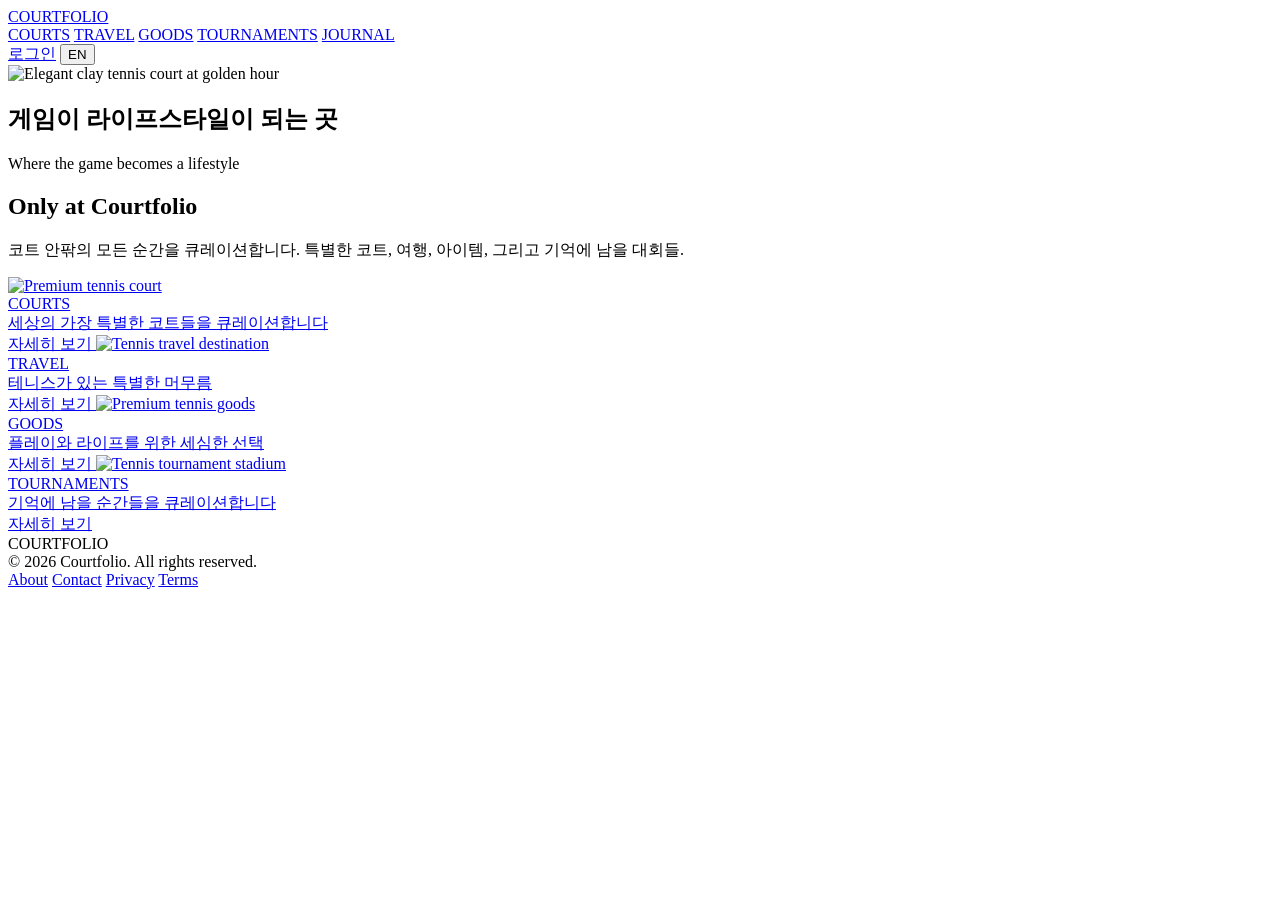
==== index.html @ 8693d3db "Add Courtfolio website: homepage, styles, and core structure" ====
<!DOCTYPE html>
<html lang="ko">
<head>
  <meta charset="UTF-8">
  <meta name="viewport" content="width=device-width, initial-scale=1.0">
  <title>COURTFOLIO — 게임이 라이프스타일이 되는 곳</title>
  <meta name="description" content="테니스 코트, 여행, 굿즈, 대회를 큐레이션하는 프리미엄 콘텐츠 플랫폼">
  <link rel="stylesheet" href="css/style.css">
</head>
<body>
  <!-- Header -->
  <header class="header">
    <div class="header-inner">
      <a href="index.html" class="logo">COURTFOLIO</a>
      <nav class="nav">
        <a href="courts.html">COURTS</a>
        <a href="travel.html">TRAVEL</a>
        <a href="goods.html">GOODS</a>
        <a href="tournaments.html">TOURNAMENTS</a>
        <a href="#">JOURNAL</a>
      </nav>
      <div class="nav-right">
        <a href="#">로그인</a>
        <button class="lang-toggle" id="langToggle">EN</button>
      </div>
    </div>
  </header>

  <!-- Hero -->
  <section class="hero">
    <img 
      class="hero-image" 
      src="https://images.unsplash.com/photo-1554068865-24cecd4e34b8?w=1600&q=80" 
      alt="Elegant clay tennis court at golden hour"
    >
    <div class="hero-overlay">
      <div class="hero-text-box">
        <h1>게임이 라이프스타일이 되는 곳</h1>
        <p>Where the game becomes a lifestyle</p>
      </div>
    </div>
  </section>

  <!-- Only at Courtfolio -->
  <section class="section">
    <div class="section-header">
      <h2>Only at Courtfolio</h2>
      <div class="underline"></div>
      <p>코트 안팎의 모든 순간을 큐레이션합니다. 특별한 코트, 여행, 아이템, 그리고 기억에 남을 대회들.</p>
    </div>

    <div class="cards-grid">
      <!-- COURTS -->
      <a href="courts.html" class="card">
        <img class="card-image" src="https://images.unsplash.com/photo-1622279457486-62dcc4a431d6?w=800&q=80" alt="Premium tennis court">
        <div class="card-title">COURTS</div>
        <div class="card-desc">세상의 가장 특별한 코트들을 큐레이션합니다</div>
        <span class="card-link">자세히 보기</span>
      </a>

      <!-- TRAVEL -->
      <a href="travel.html" class="card">
        <img class="card-image" src="https://images.unsplash.com/photo-1534438327276-8c4b97189c76?w=800&q=80" alt="Tennis travel destination">
        <div class="card-title">TRAVEL</div>
        <div class="card-desc">테니스가 있는 특별한 머무름</div>
        <span class="card-link">자세히 보기</span>
      </a>

      <!-- GOODS -->
      <a href="goods.html" class="card">
        <img class="card-image" src="https://images.unsplash.com/photo-1617083934555-ac7d4a5c3c5e?w=800&q=80" alt="Premium tennis goods">
        <div class="card-title">GOODS</div>
        <div class="card-desc">플레이와 라이프를 위한 세심한 선택</div>
        <span class="card-link">자세히 보기</span>
      </a>

      <!-- TOURNAMENTS -->
      <a href="tournaments.html" class="card">
        <img class="card-image" src="https://images.unsplash.com/photo-1595435742656-5272d0b3fa82?w=800&q=80" alt="Tennis tournament stadium">
        <div class="card-title">TOURNAMENTS</div>
        <div class="card-desc">기억에 남을 순간들을 큐레이션합니다</div>
        <span class="card-link">자세히 보기</span>
      </a>
    </div>
  </section>

  <!-- Footer -->
  <footer class="footer">
    <div class="footer-inner">
      <div>
        <div class="footer-logo">COURTFOLIO</div>
        <div class="footer-copy">© 2026 Courtfolio. All rights reserved.</div>
      </div>
      <div class="footer-links">
        <a href="#">About</a>
        <a href="#">Contact</a>
        <a href="#">Privacy</a>
        <a href="#">Terms</a>
      </div>
    </div>
  </footer>

  <script src="js/main.js"></script>
</body>
</html>
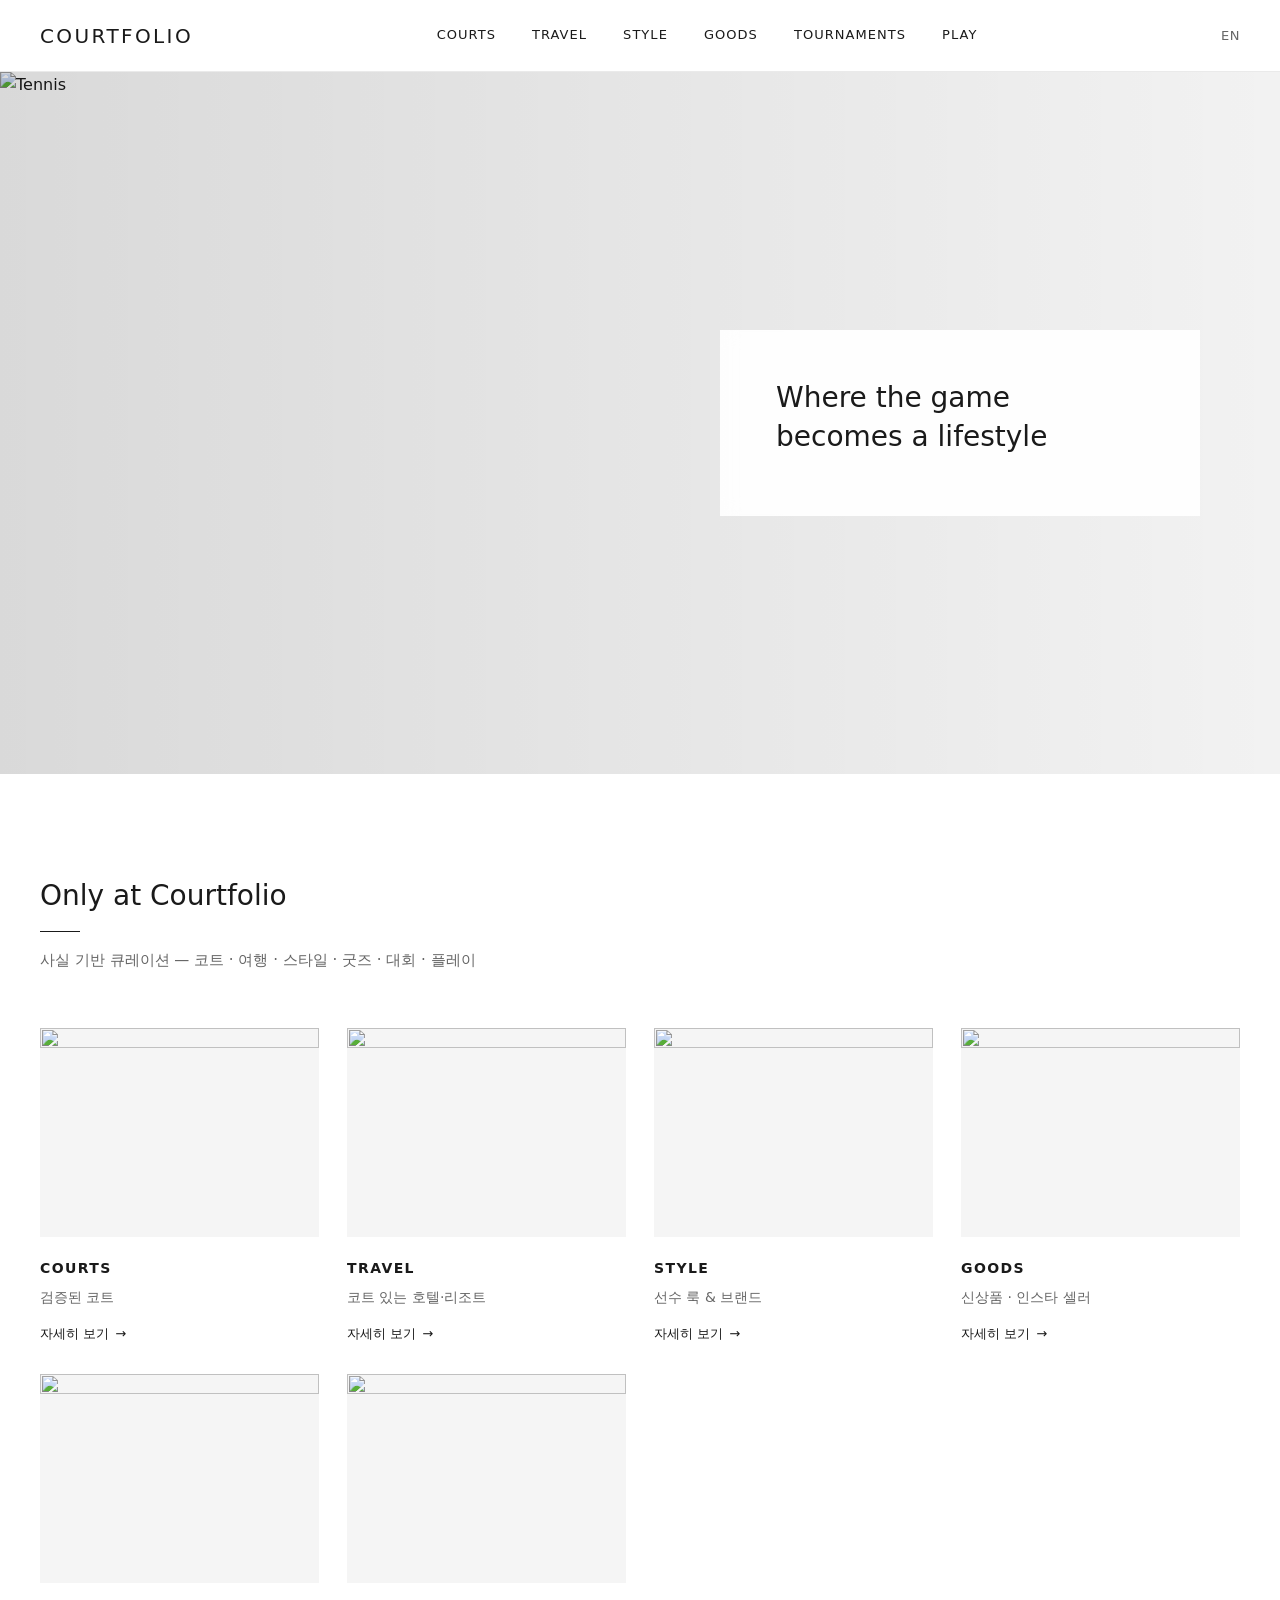
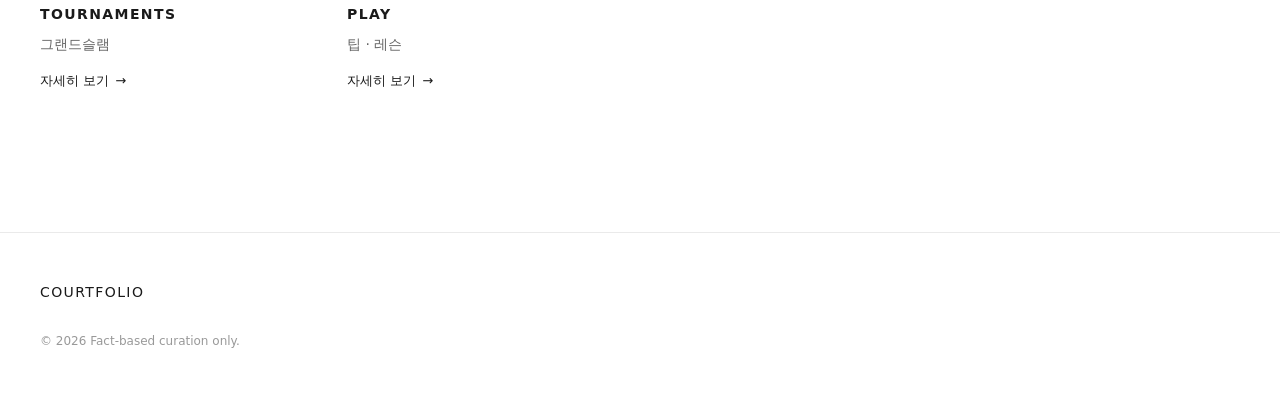
==== commit f32069e8: "Fact-based rebuild: STYLE, PLAY, verified courts/travel, matched content" ====
--- a/index.html
+++ b/index.html
@@ -3,103 +3,40 @@
 <head>
   <meta charset="UTF-8">
   <meta name="viewport" content="width=device-width, initial-scale=1.0">
-  <title>COURTFOLIO — 게임이 라이프스타일이 되는 곳</title>
-  <meta name="description" content="테니스 코트, 여행, 굿즈, 대회를 큐레이션하는 프리미엄 콘텐츠 플랫폼">
+  <title>COURTFOLIO — Where the game becomes a lifestyle</title>
   <link rel="stylesheet" href="css/style.css">
 </head>
 <body>
-  <!-- Header -->
   <header class="header">
     <div class="header-inner">
       <a href="index.html" class="logo">COURTFOLIO</a>
       <nav class="nav">
         <a href="courts.html">COURTS</a>
         <a href="travel.html">TRAVEL</a>
+        <a href="style.html">STYLE</a>
         <a href="goods.html">GOODS</a>
         <a href="tournaments.html">TOURNAMENTS</a>
-        <a href="#">JOURNAL</a>
+        <a href="play.html">PLAY</a>
       </nav>
-      <div class="nav-right">
-        <a href="#">로그인</a>
-        <button class="lang-toggle" id="langToggle">EN</button>
-      </div>
+      <div class="nav-right"><button class="lang-toggle" id="langToggle">EN</button></div>
     </div>
   </header>
-
-  <!-- Hero -->
   <section class="hero">
-    <img 
-      class="hero-image" 
-      src="https://images.unsplash.com/photo-1554068865-24cecd4e34b8?w=1600&q=80" 
-      alt="Elegant clay tennis court at golden hour"
-    >
-    <div class="hero-overlay">
-      <div class="hero-text-box">
-        <h1>게임이 라이프스타일이 되는 곳</h1>
-        <p>Where the game becomes a lifestyle</p>
-      </div>
+    <img class="hero-image" src="https://images.unsplash.com/photo-1554068865-24cecd4e34b8?auto=format&fit=crop&w=1600&q=80" alt="Tennis">
+    <div class="hero-overlay"><div class="hero-text-box"><h1>Where the game becomes a lifestyle</h1></div></div>
+  </section>
+  <section class="section">
+    <div class="section-header"><h2>Only at Courtfolio</h2><div class="underline"></div><p>사실 기반 큐레이션 — 코트 · 여행 · 스타일 · 굿즈 · 대회 · 플레이</p></div>
+    <div class="cards-grid">
+      <a href="courts.html" class="card"><img class="card-image" src="https://images.unsplash.com/photo-1622279457486-62dcc4a431d6?auto=format&fit=crop&w=800&q=80" alt=""><div class="card-title">COURTS</div><div class="card-desc">검증된 코트</div><span class="card-link">자세히 보기</span></a>
+      <a href="travel.html" class="card"><img class="card-image" src="https://images.unsplash.com/photo-1566073771259-6a8506099945?auto=format&fit=crop&w=800&q=80" alt=""><div class="card-title">TRAVEL</div><div class="card-desc">코트 있는 호텔·리조트</div><span class="card-link">자세히 보기</span></a>
+      <a href="style.html" class="card"><img class="card-image" src="https://images.unsplash.com/photo-1595435742656-5272d0b3fa82?auto=format&fit=crop&w=800&q=80" alt=""><div class="card-title">STYLE</div><div class="card-desc">선수 룩 & 브랜드</div><span class="card-link">자세히 보기</span></a>
+      <a href="goods.html" class="card"><img class="card-image" src="https://images.unsplash.com/photo-1556906781-9a412961d28c?auto=format&fit=crop&w=800&q=80" alt=""><div class="card-title">GOODS</div><div class="card-desc">신상품 · 인스타 셀러</div><span class="card-link">자세히 보기</span></a>
+      <a href="tournaments.html" class="card"><img class="card-image" src="https://images.unsplash.com/photo-1534438327276-8c4b97189c76?auto=format&fit=crop&w=800&q=80" alt=""><div class="card-title">TOURNAMENTS</div><div class="card-desc">그랜드슬램</div><span class="card-link">자세히 보기</span></a>
+      <a href="play.html" class="card"><img class="card-image" src="https://images.unsplash.com/photo-1622163642992-385a58b0f4c4?auto=format&fit=crop&w=800&q=80" alt=""><div class="card-title">PLAY</div><div class="card-desc">팁 · 레슨</div><span class="card-link">자세히 보기</span></a>
     </div>
   </section>
-
-  <!-- Only at Courtfolio -->
-  <section class="section">
-    <div class="section-header">
-      <h2>Only at Courtfolio</h2>
-      <div class="underline"></div>
-      <p>코트 안팎의 모든 순간을 큐레이션합니다. 특별한 코트, 여행, 아이템, 그리고 기억에 남을 대회들.</p>
-    </div>
-
-    <div class="cards-grid">
-      <!-- COURTS -->
-      <a href="courts.html" class="card">
-        <img class="card-image" src="https://images.unsplash.com/photo-1622279457486-62dcc4a431d6?w=800&q=80" alt="Premium tennis court">
-        <div class="card-title">COURTS</div>
-        <div class="card-desc">세상의 가장 특별한 코트들을 큐레이션합니다</div>
-        <span class="card-link">자세히 보기</span>
-      </a>
-
-      <!-- TRAVEL -->
-      <a href="travel.html" class="card">
-        <img class="card-image" src="https://images.unsplash.com/photo-1534438327276-8c4b97189c76?w=800&q=80" alt="Tennis travel destination">
-        <div class="card-title">TRAVEL</div>
-        <div class="card-desc">테니스가 있는 특별한 머무름</div>
-        <span class="card-link">자세히 보기</span>
-      </a>
-
-      <!-- GOODS -->
-      <a href="goods.html" class="card">
-        <img class="card-image" src="https://images.unsplash.com/photo-1617083934555-ac7d4a5c3c5e?w=800&q=80" alt="Premium tennis goods">
-        <div class="card-title">GOODS</div>
-        <div class="card-desc">플레이와 라이프를 위한 세심한 선택</div>
-        <span class="card-link">자세히 보기</span>
-      </a>
-
-      <!-- TOURNAMENTS -->
-      <a href="tournaments.html" class="card">
-        <img class="card-image" src="https://images.unsplash.com/photo-1595435742656-5272d0b3fa82?w=800&q=80" alt="Tennis tournament stadium">
-        <div class="card-title">TOURNAMENTS</div>
-        <div class="card-desc">기억에 남을 순간들을 큐레이션합니다</div>
-        <span class="card-link">자세히 보기</span>
-      </a>
-    </div>
-  </section>
-
-  <!-- Footer -->
-  <footer class="footer">
-    <div class="footer-inner">
-      <div>
-        <div class="footer-logo">COURTFOLIO</div>
-        <div class="footer-copy">© 2026 Courtfolio. All rights reserved.</div>
-      </div>
-      <div class="footer-links">
-        <a href="#">About</a>
-        <a href="#">Contact</a>
-        <a href="#">Privacy</a>
-        <a href="#">Terms</a>
-      </div>
-    </div>
-  </footer>
-
+  <footer class="footer"><div class="footer-inner"><div class="footer-logo">COURTFOLIO</div><div class="footer-copy">© 2026 Fact-based curation only.</div></div></footer>
   <script src="js/main.js"></script>
 </body>
 </html>
--- a/css/style.css
+++ b/css/style.css
@@ -0,0 +1,418 @@
+/* Courtfolio - Clean minimal style inspired by Stayfolio */
+/* Font: Pretendard (Korean) + elegant thin sans for English */
+
+@import url("https://cdn.jsdelivr.net/gh/orioncactus/pretendard@v1.3.9/dist/web/static/pretendard.min.css");
+
+:root {
+  --color-bg: #ffffff;
+  --color-text: #1a1a1a;
+  --color-text-light: #666666;
+  --color-border: #eaeaea;
+  --color-accent: #2c2c2c;
+  --font-main: "Pretendard", -apple-system, BlinkMacSystemFont, system-ui, Roboto, "Helvetica Neue", "Segoe UI", "Apple SD Gothic Neo", "Noto Sans KR", "Malgun Gothic", sans-serif;
+  --max-width: 1280px;
+  --nav-height: 72px;
+}
+
+* {
+  margin: 0;
+  padding: 0;
+  box-sizing: border-box;
+}
+
+html {
+  scroll-behavior: smooth;
+}
+
+body {
+  font-family: var(--font-main);
+  background-color: var(--color-bg);
+  color: var(--color-text);
+  line-height: 1.6;
+  font-weight: 400;
+  -webkit-font-smoothing: antialiased;
+}
+
+a {
+  text-decoration: none;
+  color: inherit;
+  transition: opacity 0.2s ease;
+}
+
+a:hover {
+  opacity: 0.7;
+}
+
+img {
+  max-width: 100%;
+  height: auto;
+  display: block;
+}
+
+/* HEADER */
+.header {
+  position: fixed;
+  top: 0;
+  left: 0;
+  right: 0;
+  height: var(--nav-height);
+  background: rgba(255, 255, 255, 0.95);
+  backdrop-filter: blur(12px);
+  border-bottom: 1px solid var(--color-border);
+  z-index: 1000;
+  display: flex;
+  align-items: center;
+}
+
+.header-inner {
+  width: 100%;
+  max-width: var(--max-width);
+  margin: 0 auto;
+  padding: 0 40px;
+  display: flex;
+  align-items: center;
+  justify-content: space-between;
+}
+
+.logo {
+  font-size: 20px;
+  font-weight: 500;
+  letter-spacing: 0.12em;
+  text-transform: uppercase;
+}
+
+.nav {
+  display: flex;
+  align-items: center;
+  gap: 36px;
+}
+
+.nav a {
+  font-size: 13px;
+  font-weight: 500;
+  letter-spacing: 0.08em;
+  text-transform: uppercase;
+}
+
+.nav-right {
+  display: flex;
+  align-items: center;
+  gap: 24px;
+}
+
+.nav-right a,
+.lang-toggle {
+  font-size: 13px;
+  font-weight: 400;
+  letter-spacing: 0.04em;
+  color: var(--color-text-light);
+  background: none;
+  border: none;
+  cursor: pointer;
+  font-family: inherit;
+}
+
+/* HERO */
+.hero {
+  margin-top: var(--nav-height);
+  position: relative;
+  height: 78vh;
+  min-height: 520px;
+  overflow: hidden;
+}
+
+.hero-image {
+  width: 100%;
+  height: 100%;
+  object-fit: cover;
+}
+
+.hero-overlay {
+  position: absolute;
+  top: 0;
+  left: 0;
+  right: 0;
+  bottom: 0;
+  background: linear-gradient(to right, rgba(0,0,0,0.15), rgba(0,0,0,0.05));
+  display: flex;
+  align-items: center;
+  justify-content: flex-end;
+  padding: 0 80px;
+}
+
+.hero-text-box {
+  background: rgba(255, 255, 255, 0.92);
+  backdrop-filter: blur(8px);
+  padding: 48px 56px;
+  max-width: 480px;
+}
+
+.hero-text-box h1 {
+  font-size: 28px;
+  font-weight: 500;
+  line-height: 1.4;
+  margin-bottom: 12px;
+}
+
+.hero-text-box p {
+  font-size: 15px;
+  color: var(--color-text-light);
+}
+
+/* SECTION */
+.section {
+  max-width: var(--max-width);
+  margin: 0 auto;
+  padding: 100px 40px;
+}
+
+.section-header {
+  margin-bottom: 56px;
+}
+
+.section-header h2 {
+  font-size: 28px;
+  font-weight: 500;
+  margin-bottom: 12px;
+}
+
+.section-header .underline {
+  width: 40px;
+  height: 1px;
+  background: var(--color-text);
+  margin-bottom: 16px;
+}
+
+.section-header p {
+  font-size: 15px;
+  color: var(--color-text-light);
+  max-width: 520px;
+}
+
+/* CARDS */
+.cards-grid {
+  display: grid;
+  grid-template-columns: repeat(4, 1fr);
+  gap: 28px;
+}
+
+.card {
+  display: block;
+  transition: transform 0.25s ease;
+}
+
+.card:hover {
+  transform: translateY(-4px);
+}
+
+.card-image {
+  width: 100%;
+  aspect-ratio: 4 / 3;
+  object-fit: cover;
+  background: #f5f5f5;
+  margin-bottom: 20px;
+}
+
+.card-title {
+  font-size: 14px;
+  font-weight: 600;
+  letter-spacing: 0.1em;
+  text-transform: uppercase;
+  margin-bottom: 8px;
+}
+
+.card-desc {
+  font-size: 14px;
+  color: var(--color-text-light);
+  line-height: 1.5;
+  margin-bottom: 12px;
+}
+
+.card-link {
+  font-size: 13px;
+  color: var(--color-text);
+  display: inline-flex;
+  align-items: center;
+  gap: 6px;
+}
+
+.card-link::after {
+  content: "→";
+  transition: transform 0.2s ease;
+}
+
+.card:hover .card-link::after {
+  transform: translateX(4px);
+}
+
+/* PAGE HERO */
+.page-hero {
+  margin-top: var(--nav-height);
+  position: relative;
+  height: 52vh;
+  min-height: 380px;
+  overflow: hidden;
+}
+
+.page-hero-image {
+  width: 100%;
+  height: 100%;
+  object-fit: cover;
+}
+
+.page-hero-content {
+  position: absolute;
+  bottom: 0;
+  left: 0;
+  right: 0;
+  padding: 60px 80px;
+  background: linear-gradient(to top, rgba(0,0,0,0.5), transparent);
+  color: white;
+}
+
+.page-hero-content h1 {
+  font-size: 42px;
+  font-weight: 500;
+  letter-spacing: 0.04em;
+  margin-bottom: 12px;
+}
+
+.page-hero-content p {
+  font-size: 16px;
+  opacity: 0.9;
+  max-width: 480px;
+}
+
+/* LIST GRID */
+.list-grid {
+  display: grid;
+  grid-template-columns: repeat(2, 1fr);
+  gap: 40px;
+}
+
+.list-card {
+  display: flex;
+  flex-direction: column;
+}
+
+.list-card-image {
+  width: 100%;
+  aspect-ratio: 16 / 10;
+  object-fit: cover;
+  margin-bottom: 24px;
+  background: #f5f5f5;
+}
+
+.list-card h3 {
+  font-size: 18px;
+  font-weight: 500;
+  margin-bottom: 8px;
+}
+
+.list-card .location {
+  font-size: 13px;
+  color: var(--color-text-light);
+  margin-bottom: 12px;
+}
+
+.list-card p {
+  font-size: 14px;
+  color: var(--color-text-light);
+  line-height: 1.6;
+  margin-bottom: 16px;
+}
+
+.list-card .btn {
+  font-size: 13px;
+  font-weight: 500;
+  letter-spacing: 0.06em;
+  text-transform: uppercase;
+  border-bottom: 1px solid var(--color-text);
+  padding-bottom: 2px;
+  align-self: flex-start;
+}
+
+/* FOOTER */
+.footer {
+  border-top: 1px solid var(--color-border);
+  padding: 48px 40px;
+  margin-top: 40px;
+}
+
+.footer-inner {
+  max-width: var(--max-width);
+  margin: 0 auto;
+  display: flex;
+  justify-content: space-between;
+  align-items: center;
+  flex-wrap: wrap;
+  gap: 20px;
+}
+
+.footer-logo {
+  font-size: 14px;
+  letter-spacing: 0.1em;
+  font-weight: 500;
+}
+
+.footer-links {
+  display: flex;
+  gap: 28px;
+}
+
+.footer-links a {
+  font-size: 13px;
+  color: var(--color-text-light);
+}
+
+.footer-copy {
+  font-size: 12px;
+  color: #999;
+  width: 100%;
+  margin-top: 8px;
+}
+
+/* RESPONSIVE */
+@media (max-width: 1024px) {
+  .cards-grid {
+    grid-template-columns: repeat(2, 1fr);
+  }
+  .list-grid {
+    grid-template-columns: 1fr;
+  }
+  .hero-overlay {
+    padding: 0 40px;
+    justify-content: center;
+  }
+  .page-hero-content {
+    padding: 40px;
+  }
+}
+
+@media (max-width: 768px) {
+  .header-inner {
+    padding: 0 20px;
+  }
+  .nav {
+    display: none;
+  }
+  .section {
+    padding: 60px 20px;
+  }
+  .cards-grid {
+    grid-template-columns: 1fr;
+    gap: 40px;
+  }
+  .hero {
+    height: 60vh;
+  }
+  .hero-text-box {
+    padding: 32px 28px;
+  }
+  .hero-text-box h1 {
+    font-size: 22px;
+  }
+  .page-hero-content h1 {
+    font-size: 28px;
+  }
+}
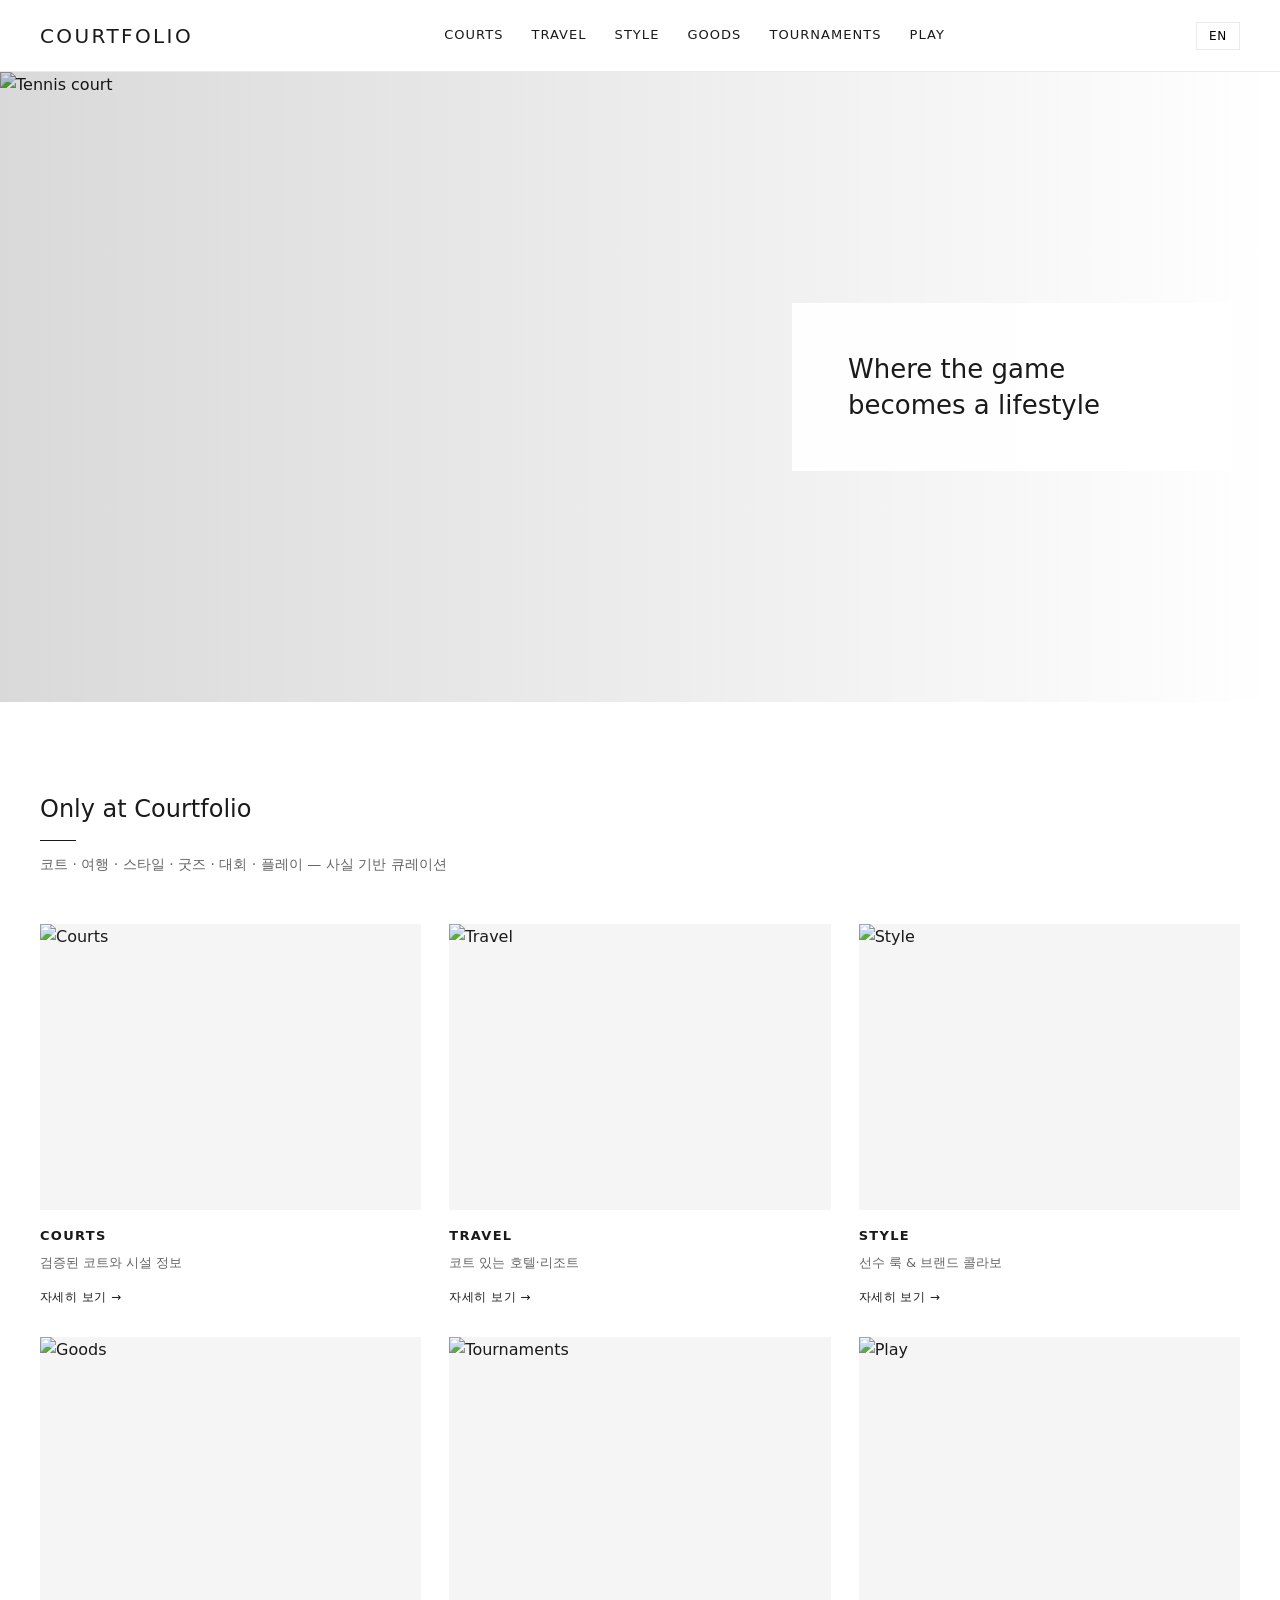
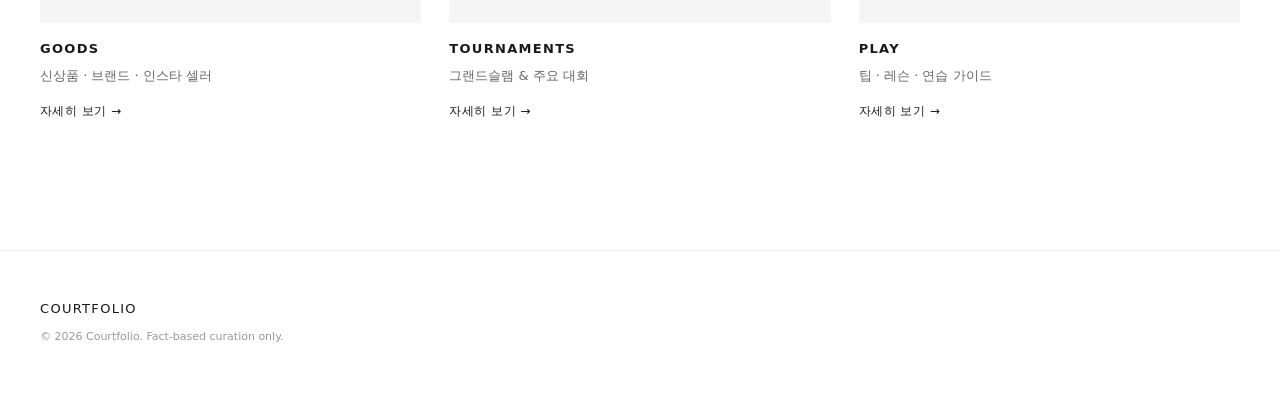
==== commit 907b55d9: "Fix: inline CSS so styles always load (broken layout fix)" ====
--- a/index.html
+++ b/index.html
@@ -4,7 +4,29 @@
   <meta charset="UTF-8">
   <meta name="viewport" content="width=device-width, initial-scale=1.0">
   <title>COURTFOLIO — Where the game becomes a lifestyle</title>
-  <link rel="stylesheet" href="css/style.css">
+  <meta name="description" content="테니스 코트, 여행, 스타일, 굿즈, 대회, 플레이를 큐레이션하는 프리미엄 콘텐츠">
+  <style>
+@import url("https://cdn.jsdelivr.net/gh/orioncactus/pretendard@v1.3.9/dist/web/static/pretendard.min.css");
+:root{--color-bg:#fff;--color-text:#1a1a1a;--color-text-light:#666;--color-border:#eaeaea;--font-main:"Pretendard",-apple-system,BlinkMacSystemFont,system-ui,sans-serif;--max-width:1280px;--nav-height:72px}
+*{margin:0;padding:0;box-sizing:border-box}html{scroll-behavior:smooth}body{font-family:var(--font-main);background:var(--color-bg);color:var(--color-text);line-height:1.6;-webkit-font-smoothing:antialiased}a{text-decoration:none;color:inherit;transition:opacity .2s}a:hover{opacity:.7}img{max-width:100%;height:auto;display:block}
+.header{position:fixed;top:0;left:0;right:0;height:var(--nav-height);background:rgba(255,255,255,.95);backdrop-filter:blur(12px);border-bottom:1px solid var(--color-border);z-index:1000;display:flex;align-items:center}
+.header-inner{width:100%;max-width:var(--max-width);margin:0 auto;padding:0 40px;display:flex;align-items:center;justify-content:space-between;flex-wrap:wrap;gap:12px}
+.logo{font-size:20px;font-weight:500;letter-spacing:.12em;text-transform:uppercase}
+.nav{display:flex;align-items:center;gap:28px;flex-wrap:wrap}.nav a{font-size:13px;font-weight:500;letter-spacing:.08em;text-transform:uppercase}
+.nav-right{display:flex;align-items:center}.lang-toggle{font-size:12px;font-weight:500;letter-spacing:.06em;padding:6px 12px;border:1px solid var(--color-border);background:#fff;cursor:pointer;font-family:inherit}
+.hero{margin-top:var(--nav-height);position:relative;height:70vh;min-height:420px;overflow:hidden}
+.hero-image{width:100%;height:100%;object-fit:cover}.hero-overlay{position:absolute;inset:0;display:flex;align-items:center;justify-content:flex-end;padding:0 48px;background:linear-gradient(to right,rgba(0,0,0,.15),transparent)}
+.hero-text-box{background:rgba(255,255,255,.94);padding:48px 56px;max-width:440px}.hero-text-box h1{font-size:26px;font-weight:500;line-height:1.4}
+.section{max-width:var(--max-width);margin:0 auto;padding:88px 40px}.section-header{margin-bottom:48px}.section-header h2{font-size:24px;font-weight:500;margin-bottom:12px}.section-header .underline{width:36px;height:1px;background:#1a1a1a;margin-bottom:12px}.section-header p{font-size:14px;color:#666}
+.cards-grid{display:grid;grid-template-columns:repeat(3,1fr);gap:28px}
+.card{display:block;transition:transform .25s}.card:hover{transform:translateY(-4px)}
+.card-image{width:100%;aspect-ratio:4/3;object-fit:cover;margin-bottom:16px;background:#f5f5f5}
+.card-title{font-size:13px;font-weight:600;letter-spacing:.1em;text-transform:uppercase;margin-bottom:6px}
+.card-desc{font-size:13px;color:#666;margin-bottom:10px}.card-link{font-size:12px;letter-spacing:.04em}.card-link::after{content:" →"}
+.footer{border-top:1px solid #eaeaea;padding:48px 40px;margin-top:40px}.footer-inner{max-width:var(--max-width);margin:0 auto}.footer-logo{font-size:13px;letter-spacing:.1em;font-weight:500}.footer-copy{font-size:11px;color:#999;margin-top:8px}
+@media(max-width:900px){.cards-grid{grid-template-columns:repeat(2,1fr)}.nav{gap:16px}.hero-overlay{justify-content:center;padding:24px}.hero-text-box{padding:36px 40px}.header-inner{padding:0 20px}.section{padding:64px 20px}}
+@media(max-width:600px){.cards-grid{grid-template-columns:1fr}.hero{height:55vh}.hero-text-box h1{font-size:20px}.nav{gap:12px}.nav a{font-size:11px}}
+  </style>
 </head>
 <body>
   <header class="header">
@@ -18,25 +40,75 @@
         <a href="tournaments.html">TOURNAMENTS</a>
         <a href="play.html">PLAY</a>
       </nav>
-      <div class="nav-right"><button class="lang-toggle" id="langToggle">EN</button></div>
+      <div class="nav-right">
+        <button class="lang-toggle" id="langToggle">EN</button>
+      </div>
     </div>
   </header>
+
   <section class="hero">
-    <img class="hero-image" src="https://images.unsplash.com/photo-1554068865-24cecd4e34b8?auto=format&fit=crop&w=1600&q=80" alt="Tennis">
-    <div class="hero-overlay"><div class="hero-text-box"><h1>Where the game becomes a lifestyle</h1></div></div>
-  </section>
-  <section class="section">
-    <div class="section-header"><h2>Only at Courtfolio</h2><div class="underline"></div><p>사실 기반 큐레이션 — 코트 · 여행 · 스타일 · 굿즈 · 대회 · 플레이</p></div>
-    <div class="cards-grid">
-      <a href="courts.html" class="card"><img class="card-image" src="https://images.unsplash.com/photo-1622279457486-62dcc4a431d6?auto=format&fit=crop&w=800&q=80" alt=""><div class="card-title">COURTS</div><div class="card-desc">검증된 코트</div><span class="card-link">자세히 보기</span></a>
-      <a href="travel.html" class="card"><img class="card-image" src="https://images.unsplash.com/photo-1566073771259-6a8506099945?auto=format&fit=crop&w=800&q=80" alt=""><div class="card-title">TRAVEL</div><div class="card-desc">코트 있는 호텔·리조트</div><span class="card-link">자세히 보기</span></a>
-      <a href="style.html" class="card"><img class="card-image" src="https://images.unsplash.com/photo-1595435742656-5272d0b3fa82?auto=format&fit=crop&w=800&q=80" alt=""><div class="card-title">STYLE</div><div class="card-desc">선수 룩 & 브랜드</div><span class="card-link">자세히 보기</span></a>
-      <a href="goods.html" class="card"><img class="card-image" src="https://images.unsplash.com/photo-1556906781-9a412961d28c?auto=format&fit=crop&w=800&q=80" alt=""><div class="card-title">GOODS</div><div class="card-desc">신상품 · 인스타 셀러</div><span class="card-link">자세히 보기</span></a>
-      <a href="tournaments.html" class="card"><img class="card-image" src="https://images.unsplash.com/photo-1534438327276-8c4b97189c76?auto=format&fit=crop&w=800&q=80" alt=""><div class="card-title">TOURNAMENTS</div><div class="card-desc">그랜드슬램</div><span class="card-link">자세히 보기</span></a>
-      <a href="play.html" class="card"><img class="card-image" src="https://images.unsplash.com/photo-1622163642992-385a58b0f4c4?auto=format&fit=crop&w=800&q=80" alt=""><div class="card-title">PLAY</div><div class="card-desc">팁 · 레슨</div><span class="card-link">자세히 보기</span></a>
+    <img class="hero-image" src="https://images.unsplash.com/photo-1554068865-24cecd4e34b8?auto=format&fit=crop&w=1600&q=80" alt="Tennis court">
+    <div class="hero-overlay">
+      <div class="hero-text-box">
+        <h1>Where the game becomes a lifestyle</h1>
+      </div>
     </div>
   </section>
-  <footer class="footer"><div class="footer-inner"><div class="footer-logo">COURTFOLIO</div><div class="footer-copy">© 2026 Fact-based curation only.</div></div></footer>
-  <script src="js/main.js"></script>
+
+  <section class="section">
+    <div class="section-header">
+      <h2>Only at Courtfolio</h2>
+      <div class="underline"></div>
+      <p>코트 · 여행 · 스타일 · 굿즈 · 대회 · 플레이 — 사실 기반 큐레이션</p>
+    </div>
+    <div class="cards-grid">
+      <a href="courts.html" class="card">
+        <img class="card-image" src="https://images.unsplash.com/photo-1622279457486-62dcc4a431d6?auto=format&fit=crop&w=800&q=80" alt="Courts">
+        <div class="card-title">COURTS</div>
+        <div class="card-desc">검증된 코트와 시설 정보</div>
+        <span class="card-link">자세히 보기</span>
+      </a>
+      <a href="travel.html" class="card">
+        <img class="card-image" src="https://images.unsplash.com/photo-1566073771259-6a8506099945?auto=format&fit=crop&w=800&q=80" alt="Travel">
+        <div class="card-title">TRAVEL</div>
+        <div class="card-desc">코트 있는 호텔·리조트</div>
+        <span class="card-link">자세히 보기</span>
+      </a>
+      <a href="style.html" class="card">
+        <img class="card-image" src="https://images.unsplash.com/photo-1518611012118-696072aa579a?auto=format&fit=crop&w=800&q=80" alt="Style">
+        <div class="card-title">STYLE</div>
+        <div class="card-desc">선수 룩 &amp; 브랜드 콜라보</div>
+        <span class="card-link">자세히 보기</span>
+      </a>
+      <a href="goods.html" class="card">
+        <img class="card-image" src="https://images.unsplash.com/photo-1556906781-9a412961d28c?auto=format&fit=crop&w=800&q=80" alt="Goods">
+        <div class="card-title">GOODS</div>
+        <div class="card-desc">신상품 · 브랜드 · 인스타 셀러</div>
+        <span class="card-link">자세히 보기</span>
+      </a>
+      <a href="tournaments.html" class="card">
+        <img class="card-image" src="https://images.unsplash.com/photo-1534438327276-8c4b97189c76?auto=format&fit=crop&w=800&q=80" alt="Tournaments">
+        <div class="card-title">TOURNAMENTS</div>
+        <div class="card-desc">그랜드슬램 &amp; 주요 대회</div>
+        <span class="card-link">자세히 보기</span>
+      </a>
+      <a href="play.html" class="card">
+        <img class="card-image" src="https://images.unsplash.com/photo-1622163642992-385a58b0f4c4?auto=format&fit=crop&w=800&q=80" alt="Play">
+        <div class="card-title">PLAY</div>
+        <div class="card-desc">팁 · 레슨 · 연습 가이드</div>
+        <span class="card-link">자세히 보기</span>
+      </a>
+    </div>
+  </section>
+
+  <footer class="footer">
+    <div class="footer-inner">
+      <div class="footer-logo">COURTFOLIO</div>
+      <div class="footer-copy">© 2026 Courtfolio. Fact-based curation only.</div>
+    </div>
+  </footer>
+  <script>
+document.addEventListener('DOMContentLoaded',()=>{const t=document.getElementById('langToggle');if(t)t.addEventListener('click',()=>{t.textContent=t.textContent.trim()==='EN'?'KR':'EN'});});
+  </script>
 </body>
 </html>
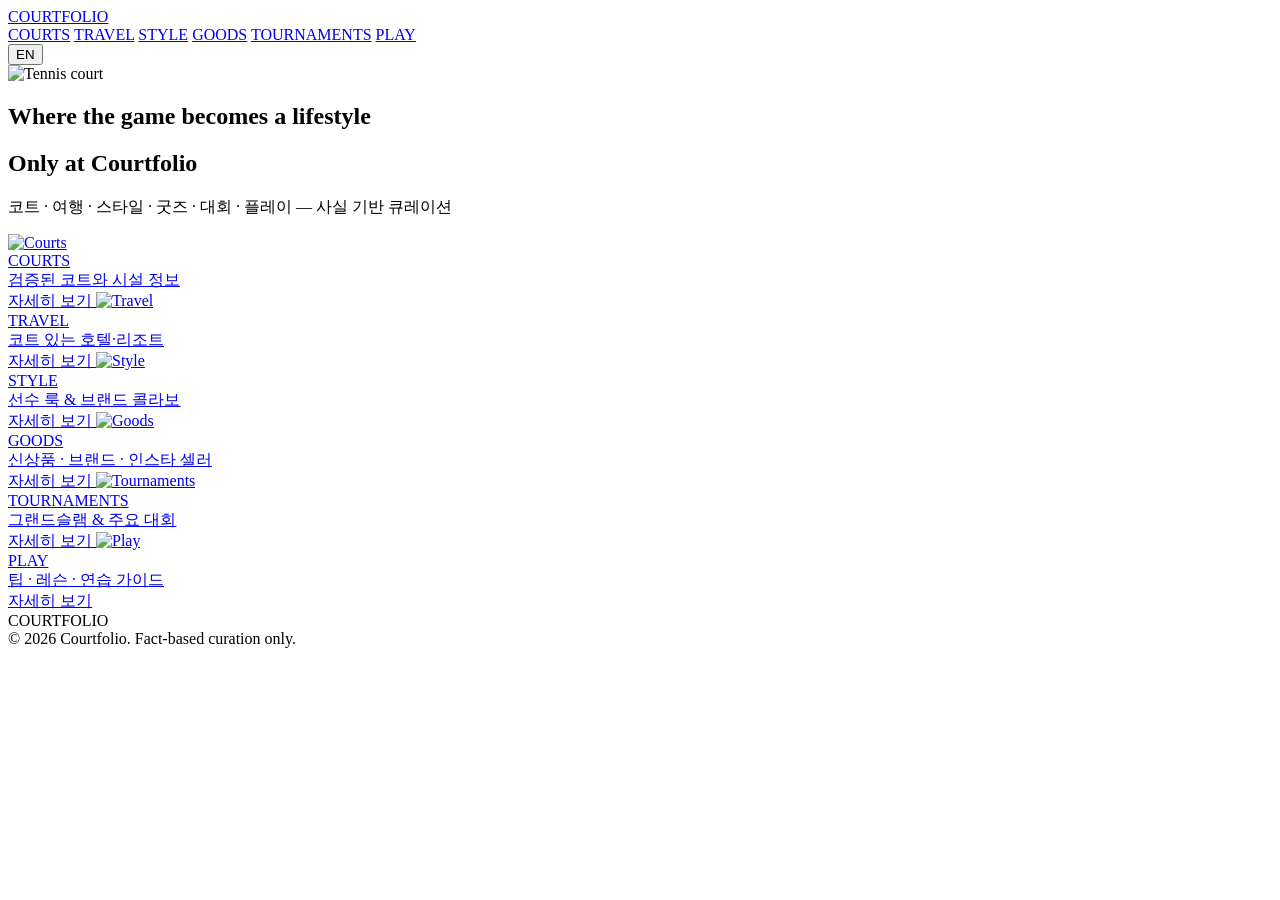
==== commit 0218124a: "Fix: full CSS + homepage with STYLE PLAY nav" ====
--- a/index.html
+++ b/index.html
@@ -5,28 +5,7 @@
   <meta name="viewport" content="width=device-width, initial-scale=1.0">
   <title>COURTFOLIO — Where the game becomes a lifestyle</title>
   <meta name="description" content="테니스 코트, 여행, 스타일, 굿즈, 대회, 플레이를 큐레이션하는 프리미엄 콘텐츠">
-  <style>
-@import url("https://cdn.jsdelivr.net/gh/orioncactus/pretendard@v1.3.9/dist/web/static/pretendard.min.css");
-:root{--color-bg:#fff;--color-text:#1a1a1a;--color-text-light:#666;--color-border:#eaeaea;--font-main:"Pretendard",-apple-system,BlinkMacSystemFont,system-ui,sans-serif;--max-width:1280px;--nav-height:72px}
-*{margin:0;padding:0;box-sizing:border-box}html{scroll-behavior:smooth}body{font-family:var(--font-main);background:var(--color-bg);color:var(--color-text);line-height:1.6;-webkit-font-smoothing:antialiased}a{text-decoration:none;color:inherit;transition:opacity .2s}a:hover{opacity:.7}img{max-width:100%;height:auto;display:block}
-.header{position:fixed;top:0;left:0;right:0;height:var(--nav-height);background:rgba(255,255,255,.95);backdrop-filter:blur(12px);border-bottom:1px solid var(--color-border);z-index:1000;display:flex;align-items:center}
-.header-inner{width:100%;max-width:var(--max-width);margin:0 auto;padding:0 40px;display:flex;align-items:center;justify-content:space-between;flex-wrap:wrap;gap:12px}
-.logo{font-size:20px;font-weight:500;letter-spacing:.12em;text-transform:uppercase}
-.nav{display:flex;align-items:center;gap:28px;flex-wrap:wrap}.nav a{font-size:13px;font-weight:500;letter-spacing:.08em;text-transform:uppercase}
-.nav-right{display:flex;align-items:center}.lang-toggle{font-size:12px;font-weight:500;letter-spacing:.06em;padding:6px 12px;border:1px solid var(--color-border);background:#fff;cursor:pointer;font-family:inherit}
-.hero{margin-top:var(--nav-height);position:relative;height:70vh;min-height:420px;overflow:hidden}
-.hero-image{width:100%;height:100%;object-fit:cover}.hero-overlay{position:absolute;inset:0;display:flex;align-items:center;justify-content:flex-end;padding:0 48px;background:linear-gradient(to right,rgba(0,0,0,.15),transparent)}
-.hero-text-box{background:rgba(255,255,255,.94);padding:48px 56px;max-width:440px}.hero-text-box h1{font-size:26px;font-weight:500;line-height:1.4}
-.section{max-width:var(--max-width);margin:0 auto;padding:88px 40px}.section-header{margin-bottom:48px}.section-header h2{font-size:24px;font-weight:500;margin-bottom:12px}.section-header .underline{width:36px;height:1px;background:#1a1a1a;margin-bottom:12px}.section-header p{font-size:14px;color:#666}
-.cards-grid{display:grid;grid-template-columns:repeat(3,1fr);gap:28px}
-.card{display:block;transition:transform .25s}.card:hover{transform:translateY(-4px)}
-.card-image{width:100%;aspect-ratio:4/3;object-fit:cover;margin-bottom:16px;background:#f5f5f5}
-.card-title{font-size:13px;font-weight:600;letter-spacing:.1em;text-transform:uppercase;margin-bottom:6px}
-.card-desc{font-size:13px;color:#666;margin-bottom:10px}.card-link{font-size:12px;letter-spacing:.04em}.card-link::after{content:" →"}
-.footer{border-top:1px solid #eaeaea;padding:48px 40px;margin-top:40px}.footer-inner{max-width:var(--max-width);margin:0 auto}.footer-logo{font-size:13px;letter-spacing:.1em;font-weight:500}.footer-copy{font-size:11px;color:#999;margin-top:8px}
-@media(max-width:900px){.cards-grid{grid-template-columns:repeat(2,1fr)}.nav{gap:16px}.hero-overlay{justify-content:center;padding:24px}.hero-text-box{padding:36px 40px}.header-inner{padding:0 20px}.section{padding:64px 20px}}
-@media(max-width:600px){.cards-grid{grid-template-columns:1fr}.hero{height:55vh}.hero-text-box h1{font-size:20px}.nav{gap:12px}.nav a{font-size:11px}}
-  </style>
+  <link rel="stylesheet" href="css/style.css">
 </head>
 <body>
   <header class="header">
@@ -107,8 +86,6 @@
       <div class="footer-copy">© 2026 Courtfolio. Fact-based curation only.</div>
     </div>
   </footer>
-  <script>
-document.addEventListener('DOMContentLoaded',()=>{const t=document.getElementById('langToggle');if(t)t.addEventListener('click',()=>{t.textContent=t.textContent.trim()==='EN'?'KR':'EN'});});
-  </script>
+  <script src="js/main.js"></script>
 </body>
 </html>
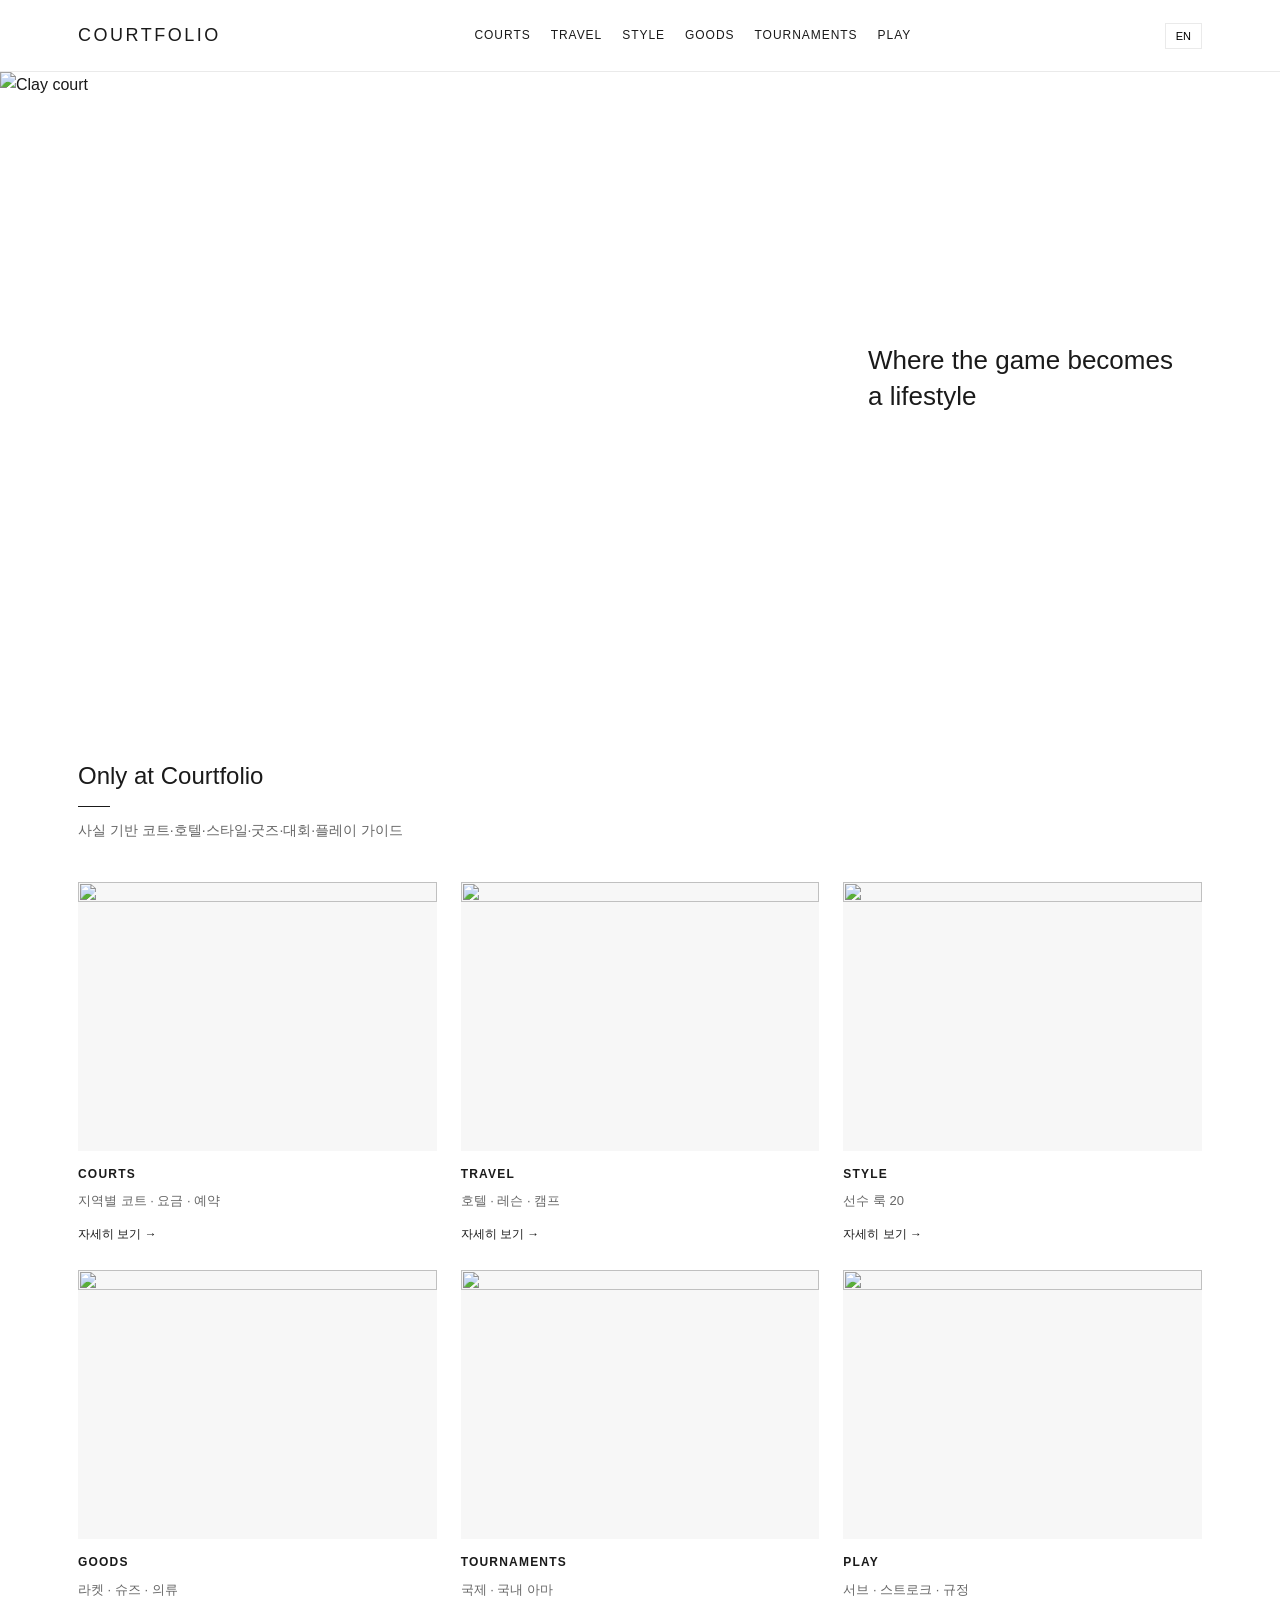
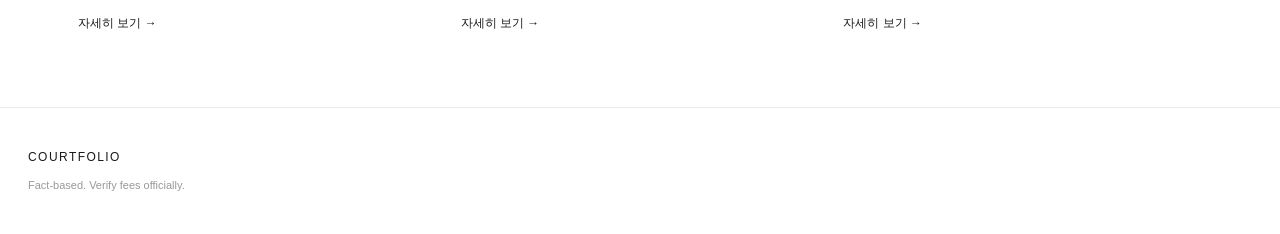
==== commit f6f066e0: "Add index courts travel goods play tournaments pages" ====
--- a/index.html
+++ b/index.html
@@ -1,91 +1,35 @@
 <!DOCTYPE html>
 <html lang="ko">
 <head>
-  <meta charset="UTF-8">
-  <meta name="viewport" content="width=device-width, initial-scale=1.0">
-  <title>COURTFOLIO — Where the game becomes a lifestyle</title>
-  <meta name="description" content="테니스 코트, 여행, 스타일, 굿즈, 대회, 플레이를 큐레이션하는 프리미엄 콘텐츠">
-  <link rel="stylesheet" href="css/style.css">
+<meta charset="UTF-8"><meta name="viewport" content="width=device-width, initial-scale=1.0">
+<title>COURTFOLIO — Where the game becomes a lifestyle</title>
+<link rel="stylesheet" href="css/style.css">
 </head>
 <body>
-  <header class="header">
-    <div class="header-inner">
-      <a href="index.html" class="logo">COURTFOLIO</a>
-      <nav class="nav">
-        <a href="courts.html">COURTS</a>
-        <a href="travel.html">TRAVEL</a>
-        <a href="style.html">STYLE</a>
-        <a href="goods.html">GOODS</a>
-        <a href="tournaments.html">TOURNAMENTS</a>
-        <a href="play.html">PLAY</a>
-      </nav>
-      <div class="nav-right">
-        <button class="lang-toggle" id="langToggle">EN</button>
-      </div>
-    </div>
-  </header>
-
-  <section class="hero">
-    <img class="hero-image" src="https://images.unsplash.com/photo-1554068865-24cecd4e34b8?auto=format&fit=crop&w=1600&q=80" alt="Tennis court">
-    <div class="hero-overlay">
-      <div class="hero-text-box">
-        <h1>Where the game becomes a lifestyle</h1>
-      </div>
-    </div>
-  </section>
-
-  <section class="section">
-    <div class="section-header">
-      <h2>Only at Courtfolio</h2>
-      <div class="underline"></div>
-      <p>코트 · 여행 · 스타일 · 굿즈 · 대회 · 플레이 — 사실 기반 큐레이션</p>
-    </div>
-    <div class="cards-grid">
-      <a href="courts.html" class="card">
-        <img class="card-image" src="https://images.unsplash.com/photo-1622279457486-62dcc4a431d6?auto=format&fit=crop&w=800&q=80" alt="Courts">
-        <div class="card-title">COURTS</div>
-        <div class="card-desc">검증된 코트와 시설 정보</div>
-        <span class="card-link">자세히 보기</span>
-      </a>
-      <a href="travel.html" class="card">
-        <img class="card-image" src="https://images.unsplash.com/photo-1566073771259-6a8506099945?auto=format&fit=crop&w=800&q=80" alt="Travel">
-        <div class="card-title">TRAVEL</div>
-        <div class="card-desc">코트 있는 호텔·리조트</div>
-        <span class="card-link">자세히 보기</span>
-      </a>
-      <a href="style.html" class="card">
-        <img class="card-image" src="https://images.unsplash.com/photo-1518611012118-696072aa579a?auto=format&fit=crop&w=800&q=80" alt="Style">
-        <div class="card-title">STYLE</div>
-        <div class="card-desc">선수 룩 &amp; 브랜드 콜라보</div>
-        <span class="card-link">자세히 보기</span>
-      </a>
-      <a href="goods.html" class="card">
-        <img class="card-image" src="https://images.unsplash.com/photo-1556906781-9a412961d28c?auto=format&fit=crop&w=800&q=80" alt="Goods">
-        <div class="card-title">GOODS</div>
-        <div class="card-desc">신상품 · 브랜드 · 인스타 셀러</div>
-        <span class="card-link">자세히 보기</span>
-      </a>
-      <a href="tournaments.html" class="card">
-        <img class="card-image" src="https://images.unsplash.com/photo-1534438327276-8c4b97189c76?auto=format&fit=crop&w=800&q=80" alt="Tournaments">
-        <div class="card-title">TOURNAMENTS</div>
-        <div class="card-desc">그랜드슬램 &amp; 주요 대회</div>
-        <span class="card-link">자세히 보기</span>
-      </a>
-      <a href="play.html" class="card">
-        <img class="card-image" src="https://images.unsplash.com/photo-1622163642992-385a58b0f4c4?auto=format&fit=crop&w=800&q=80" alt="Play">
-        <div class="card-title">PLAY</div>
-        <div class="card-desc">팁 · 레슨 · 연습 가이드</div>
-        <span class="card-link">자세히 보기</span>
-      </a>
-    </div>
-  </section>
-
-  <footer class="footer">
-    <div class="footer-inner">
-      <div class="footer-logo">COURTFOLIO</div>
-      <div class="footer-copy">© 2026 Courtfolio. Fact-based curation only.</div>
-    </div>
-  </footer>
-  <script src="js/main.js"></script>
-</body>
-</html>+<header class="header"><div class="header-inner">
+<a href="index.html" class="logo">COURTFOLIO</a>
+<nav class="nav">
+<a href="courts.html">COURTS</a><a href="travel.html">TRAVEL</a><a href="style.html">STYLE</a>
+<a href="goods.html">GOODS</a><a href="tournaments.html">TOURNAMENTS</a><a href="play.html">PLAY</a>
+</nav>
+<button class="lang-toggle" id="langToggle">EN</button>
+</div></header>
+<section class="hero">
+<img class="hero-image" src="https://images.unsplash.com/photo-1554068865-24cecd4e34b8?auto=format&fit=crop&w=1600&q=80" alt="Clay court">
+<div class="hero-overlay"><div class="hero-text-box"><h1>Where the game becomes a lifestyle</h1></div></div>
+</section>
+<section class="section">
+<div class="section-header"><h2>Only at Courtfolio</h2><div class="underline"></div>
+<p>사실 기반 코트·호텔·스타일·굿즈·대회·플레이 가이드</p></div>
+<div class="cards-grid">
+<a href="courts.html" class="card"><img class="card-image" src="https://images.unsplash.com/photo-1622279457486-62dcc4a431d6?auto=format&fit=crop&w=800&q=80" alt=""><div class="card-title">COURTS</div><div class="card-desc">지역별 코트 · 요금 · 예약</div><span class="card-link">자세히 보기</span></a>
+<a href="travel.html" class="card"><img class="card-image" src="https://images.unsplash.com/photo-1566073771259-6a8506099945?auto=format&fit=crop&w=800&q=80" alt=""><div class="card-title">TRAVEL</div><div class="card-desc">호텔 · 레슨 · 캠프</div><span class="card-link">자세히 보기</span></a>
+<a href="style.html" class="card"><img class="card-image" src="https://images.unsplash.com/photo-1518611012118-696072aa579a?auto=format&fit=crop&w=800&q=80" alt=""><div class="card-title">STYLE</div><div class="card-desc">선수 룩 20</div><span class="card-link">자세히 보기</span></a>
+<a href="goods.html" class="card"><img class="card-image" src="https://images.unsplash.com/photo-1622163642992-385a58b0f4c4?auto=format&fit=crop&w=800&q=80" alt=""><div class="card-title">GOODS</div><div class="card-desc">라켓 · 슈즈 · 의류</div><span class="card-link">자세히 보기</span></a>
+<a href="tournaments.html" class="card"><img class="card-image" src="https://images.unsplash.com/photo-1534438327276-8c4b97189c76?auto=format&fit=crop&w=800&q=80" alt=""><div class="card-title">TOURNAMENTS</div><div class="card-desc">국제 · 국내 아마</div><span class="card-link">자세히 보기</span></a>
+<a href="play.html" class="card"><img class="card-image" src="https://images.unsplash.com/photo-1595435742656-5272d0b3fa82?auto=format&fit=crop&w=800&q=80" alt=""><div class="card-title">PLAY</div><div class="card-desc">서브 · 스트로크 · 규정</div><span class="card-link">자세히 보기</span></a>
+</div></section>
+<footer class="footer"><div class="footer-inner"><div class="footer-logo">COURTFOLIO</div>
+<div class="footer-copy">Fact-based. Verify fees officially.</div></div></footer>
+<script src="js/main.js"></script>
+</body></html>
--- a/css/style.css
+++ b/css/style.css
@@ -0,0 +1,21 @@
+@import url("https://cdn.jsdelivr.net/gh/orioncactus/pretendard@v1.3.9/dist/web/static/pretendard.min.css");
+:root{--bg:#fff;--text:#1a1a1a;--muted:#666;--line:#eaeaea;--soft:#f7f7f7;--max:1180px;--nav:72px;--font:"Pretendard",-apple-system,sans-serif}
+*{margin:0;padding:0;box-sizing:border-box}body{font-family:var(--font);background:#fff;color:#1a1a1a;line-height:1.65}a{text-decoration:none;color:inherit}a:hover{opacity:.72}img{max-width:100%;display:block}
+.header{position:fixed;top:0;left:0;right:0;height:72px;background:rgba(255,255,255,.96);border-bottom:1px solid #eaeaea;z-index:100;display:flex;align-items:center}
+.header-inner{width:100%;max-width:1180px;margin:0 auto;padding:0 28px;display:flex;align-items:center;justify-content:space-between;flex-wrap:wrap;gap:12px}
+.logo{font-size:18px;font-weight:500;letter-spacing:.14em}.nav{display:flex;gap:20px;flex-wrap:wrap}.nav a{font-size:12px;font-weight:500;letter-spacing:.08em}
+.lang-toggle{font-size:11px;padding:6px 10px;border:1px solid #eaeaea;background:#fff;cursor:pointer;font-family:inherit}
+.hero{margin-top:72px;height:68vh;min-height:400px;position:relative;overflow:hidden}.hero-image{width:100%;height:100%;object-fit:cover}
+.hero-overlay{position:absolute;inset:0;display:flex;align-items:center;justify-content:flex-end;padding:0 40px}.hero-text-box{background:rgba(255,255,255,.94);padding:44px 48px;max-width:420px}.hero-text-box h1{font-size:26px;font-weight:500;line-height:1.4}
+.section{max-width:1180px;margin:0 auto;padding:72px 28px}.section-header{margin-bottom:40px}.section-header h2{font-size:24px;font-weight:500;margin-bottom:10px}.underline{width:32px;height:1px;background:#1a1a1a;margin-bottom:12px}.section-header p{font-size:14px;color:#666}
+.cards-grid{display:grid;grid-template-columns:repeat(3,1fr);gap:24px}.card-image{width:100%;aspect-ratio:4/3;object-fit:cover;margin-bottom:14px;background:#f7f7f7}.card-title{font-size:12px;font-weight:600;letter-spacing:.1em;margin-bottom:6px}.card-desc{font-size:13px;color:#666;margin-bottom:8px}.card-link{font-size:12px}.card-link::after{content:" →"}
+.page-hero{margin-top:72px;height:38vh;min-height:240px;position:relative;overflow:hidden}.page-hero-image{width:100%;height:100%;object-fit:cover}
+.page-hero-content{position:absolute;inset:0;display:flex;flex-direction:column;justify-content:flex-end;padding:36px 28px;background:linear-gradient(transparent 30%,rgba(0,0,0,.5));color:#fff}.page-hero-content h1{font-size:32px;font-weight:500;letter-spacing:.1em;margin-bottom:6px}
+.subnav{display:flex;flex-wrap:wrap;gap:8px;margin-bottom:36px;border-bottom:1px solid #eaeaea;padding-bottom:16px}
+.subnav a{font-size:12px;padding:8px 14px;border:1px solid #eaeaea;border-radius:100px}.subnav .active{background:#1a1a1a;color:#fff;border-color:#1a1a1a}
+.block{margin-bottom:64px}.block h2{font-size:20px;font-weight:500;margin-bottom:8px}.block .lead{font-size:14px;color:#666;margin-bottom:24px}
+.list-grid{display:grid;grid-template-columns:repeat(2,1fr);gap:32px}.list-card-image{width:100%;aspect-ratio:16/10;object-fit:cover;margin-bottom:14px;background:#f7f7f7}.list-card h3{font-size:17px;font-weight:500;margin-bottom:4px}.list-card .location{font-size:12px;color:#666;margin-bottom:8px}.list-card p{font-size:13px;color:#555;margin-bottom:10px}.list-card .meta{font-size:12px;color:#666}.info-table{width:100%;border-collapse:collapse;font-size:13px;margin:16px 0}.info-table th,.info-table td{text-align:left;padding:10px 12px;border-bottom:1px solid #eaeaea;vertical-align:top}.info-table th{color:#666;width:28%;background:#f7f7f7}
+.tip-grid{display:grid;grid-template-columns:repeat(2,1fr);gap:20px}.tip-card{background:#f7f7f7;padding:24px 22px}.tip-card h3{font-size:15px;font-weight:600;margin-bottom:10px}.tip-card p,.tip-card li{font-size:13px;color:#444;line-height:1.65}.tip-card ul{margin-left:18px;margin-top:8px}
+.note,.source{font-size:12px;color:#888;margin-top:12px}.source a{text-decoration:underline}
+.footer{border-top:1px solid #eaeaea;padding:40px 28px}.footer-logo{font-size:12px;letter-spacing:.12em}.footer-copy{font-size:11px;color:#999;margin-top:8px}
+@media(max-width:900px){.cards-grid,.list-grid,.tip-grid{grid-template-columns:1fr}.section{padding:48px 20px}}
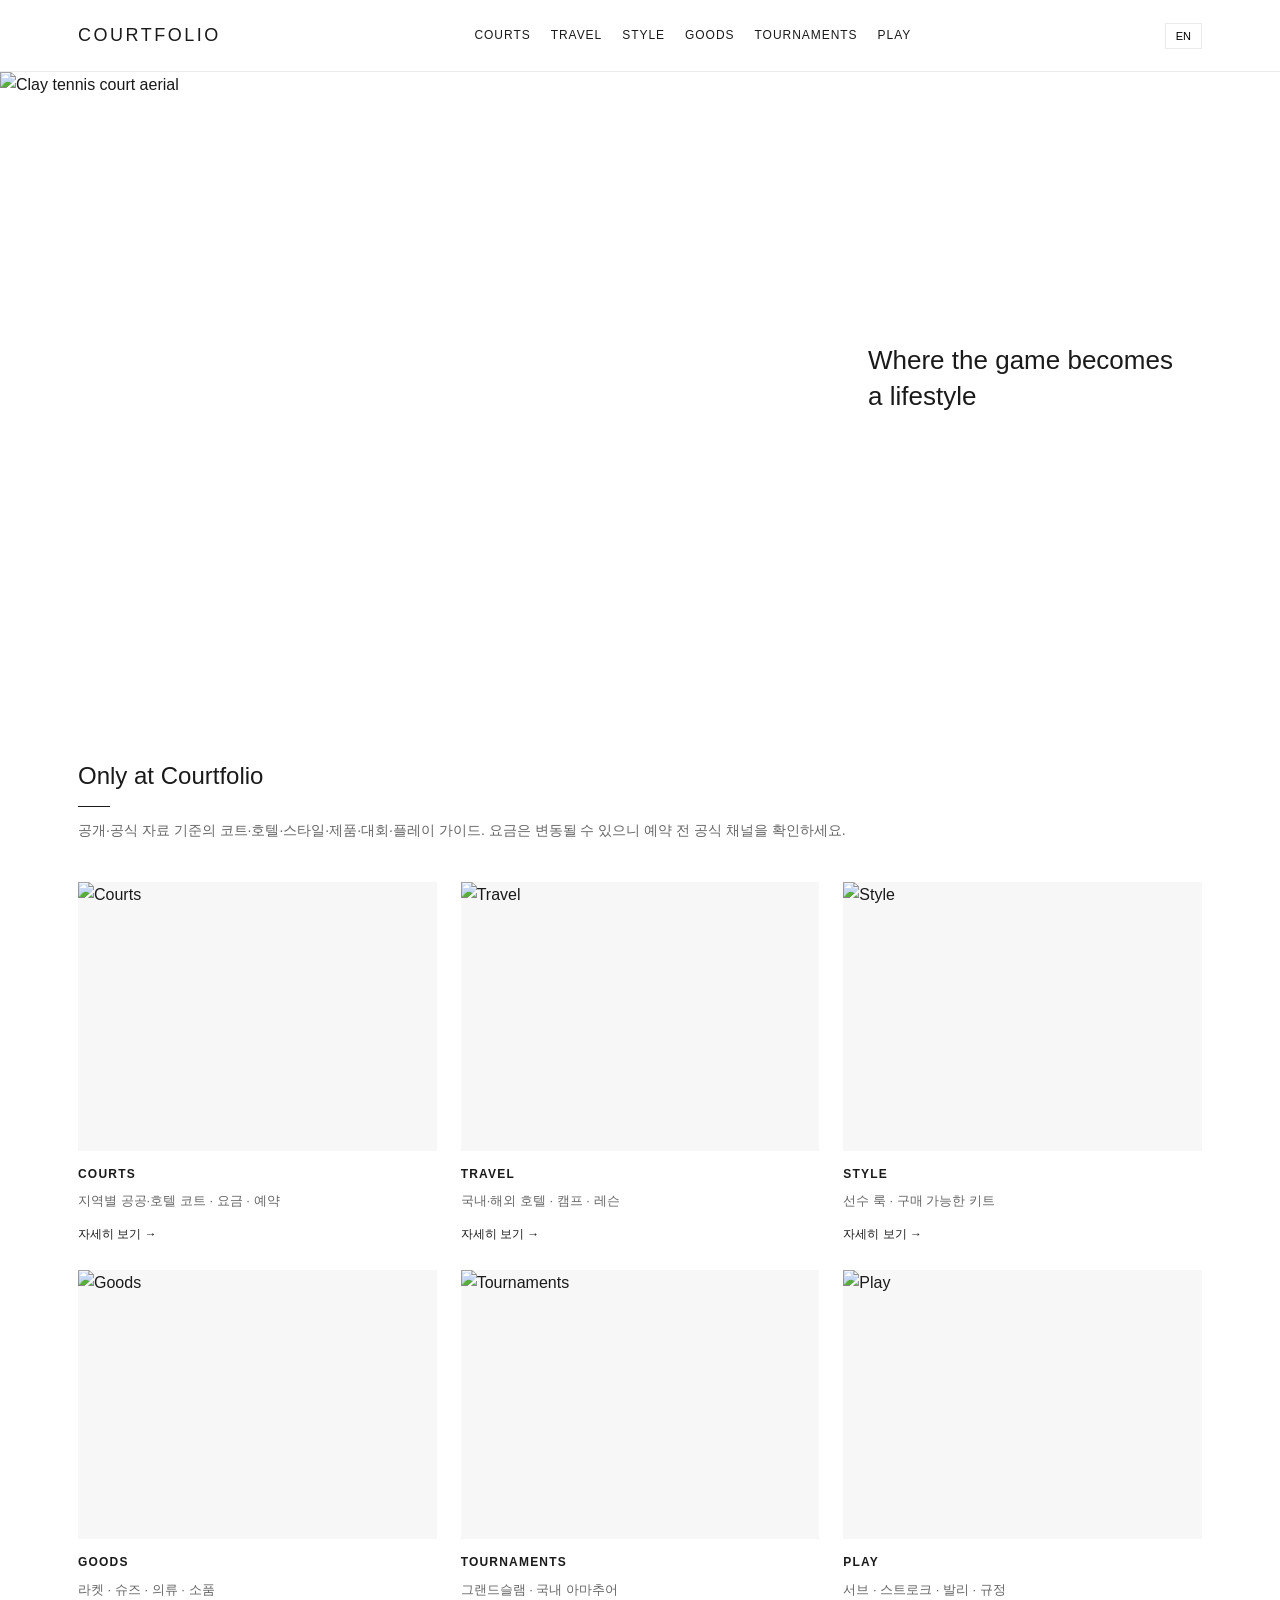
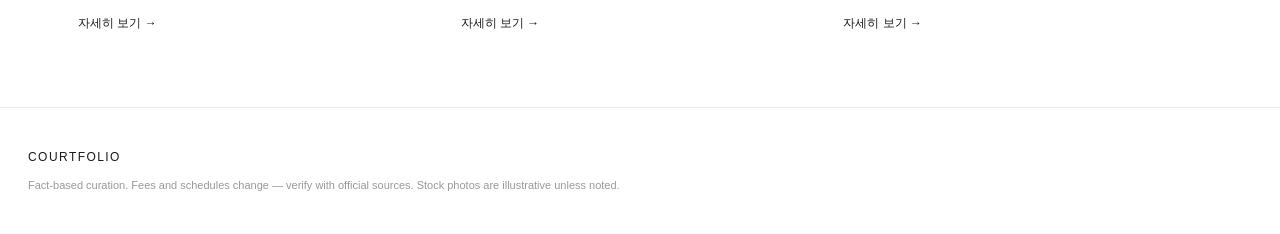
==== commit 2715f78a: "Full content upgrade: regional Korea courts with fees/booking, travel subcategories (domestic/overse" ====
--- a/index.html
+++ b/index.html
@@ -3,33 +3,44 @@
 <head>
 <meta charset="UTF-8"><meta name="viewport" content="width=device-width, initial-scale=1.0">
 <title>COURTFOLIO — Where the game becomes a lifestyle</title>
+<meta name="description" content="테니스 코트·여행·스타일·굿즈·대회·플레이 — 사실 기반 큐레이션">
 <link rel="stylesheet" href="css/style.css">
 </head>
 <body>
 <header class="header"><div class="header-inner">
 <a href="index.html" class="logo">COURTFOLIO</a>
 <nav class="nav">
-<a href="courts.html">COURTS</a><a href="travel.html">TRAVEL</a><a href="style.html">STYLE</a>
-<a href="goods.html">GOODS</a><a href="tournaments.html">TOURNAMENTS</a><a href="play.html">PLAY</a>
+<a href="courts.html">COURTS</a>
+<a href="travel.html">TRAVEL</a>
+<a href="style.html">STYLE</a>
+<a href="goods.html">GOODS</a>
+<a href="tournaments.html">TOURNAMENTS</a>
+<a href="play.html">PLAY</a>
 </nav>
 <button class="lang-toggle" id="langToggle">EN</button>
 </div></header>
 <section class="hero">
-<img class="hero-image" src="https://images.unsplash.com/photo-1554068865-24cecd4e34b8?auto=format&fit=crop&w=1600&q=80" alt="Clay court">
+<img class="hero-image" src="https://images.unsplash.com/photo-1554068865-24cecd4e34b8?auto=format&fit=crop&w=1600&q=80" alt="Clay tennis court aerial">
 <div class="hero-overlay"><div class="hero-text-box"><h1>Where the game becomes a lifestyle</h1></div></div>
 </section>
 <section class="section">
-<div class="section-header"><h2>Only at Courtfolio</h2><div class="underline"></div>
-<p>사실 기반 코트·호텔·스타일·굿즈·대회·플레이 가이드</p></div>
+<div class="section-header">
+<h2>Only at Courtfolio</h2>
+<div class="underline"></div>
+<p>공개·공식 자료 기준의 코트·호텔·스타일·제품·대회·플레이 가이드. 요금은 변동될 수 있으니 예약 전 공식 채널을 확인하세요.</p>
+</div>
 <div class="cards-grid">
-<a href="courts.html" class="card"><img class="card-image" src="https://images.unsplash.com/photo-1622279457486-62dcc4a431d6?auto=format&fit=crop&w=800&q=80" alt=""><div class="card-title">COURTS</div><div class="card-desc">지역별 코트 · 요금 · 예약</div><span class="card-link">자세히 보기</span></a>
-<a href="travel.html" class="card"><img class="card-image" src="https://images.unsplash.com/photo-1566073771259-6a8506099945?auto=format&fit=crop&w=800&q=80" alt=""><div class="card-title">TRAVEL</div><div class="card-desc">호텔 · 레슨 · 캠프</div><span class="card-link">자세히 보기</span></a>
-<a href="style.html" class="card"><img class="card-image" src="https://images.unsplash.com/photo-1518611012118-696072aa579a?auto=format&fit=crop&w=800&q=80" alt=""><div class="card-title">STYLE</div><div class="card-desc">선수 룩 20</div><span class="card-link">자세히 보기</span></a>
-<a href="goods.html" class="card"><img class="card-image" src="https://images.unsplash.com/photo-1622163642992-385a58b0f4c4?auto=format&fit=crop&w=800&q=80" alt=""><div class="card-title">GOODS</div><div class="card-desc">라켓 · 슈즈 · 의류</div><span class="card-link">자세히 보기</span></a>
-<a href="tournaments.html" class="card"><img class="card-image" src="https://images.unsplash.com/photo-1534438327276-8c4b97189c76?auto=format&fit=crop&w=800&q=80" alt=""><div class="card-title">TOURNAMENTS</div><div class="card-desc">국제 · 국내 아마</div><span class="card-link">자세히 보기</span></a>
-<a href="play.html" class="card"><img class="card-image" src="https://images.unsplash.com/photo-1595435742656-5272d0b3fa82?auto=format&fit=crop&w=800&q=80" alt=""><div class="card-title">PLAY</div><div class="card-desc">서브 · 스트로크 · 규정</div><span class="card-link">자세히 보기</span></a>
-</div></section>
-<footer class="footer"><div class="footer-inner"><div class="footer-logo">COURTFOLIO</div>
-<div class="footer-copy">Fact-based. Verify fees officially.</div></div></footer>
+<a href="courts.html" class="card"><img class="card-image" src="https://images.unsplash.com/photo-1622279457486-62dcc4a431d6?auto=format&fit=crop&w=800&q=80" alt="Courts"><div class="card-title">COURTS</div><div class="card-desc">지역별 공공·호텔 코트 · 요금 · 예약</div><span class="card-link">자세히 보기</span></a>
+<a href="travel.html" class="card"><img class="card-image" src="https://images.unsplash.com/photo-1566073771259-6a8506099945?auto=format&fit=crop&w=800&q=80" alt="Travel"><div class="card-title">TRAVEL</div><div class="card-desc">국내·해외 호텔 · 캠프 · 레슨</div><span class="card-link">자세히 보기</span></a>
+<a href="style.html" class="card"><img class="card-image" src="https://images.unsplash.com/photo-1518611012118-696072aa579a?auto=format&fit=crop&w=800&q=80" alt="Style"><div class="card-title">STYLE</div><div class="card-desc">선수 룩 · 구매 가능한 키트</div><span class="card-link">자세히 보기</span></a>
+<a href="goods.html" class="card"><img class="card-image" src="https://images.unsplash.com/photo-1622163642992-385a58b0f4c4?auto=format&fit=crop&w=800&q=80" alt="Goods"><div class="card-title">GOODS</div><div class="card-desc">라켓 · 슈즈 · 의류 · 소품</div><span class="card-link">자세히 보기</span></a>
+<a href="tournaments.html" class="card"><img class="card-image" src="https://images.unsplash.com/photo-1534438327276-8c4b97189c76?auto=format&fit=crop&w=800&q=80" alt="Tournaments"><div class="card-title">TOURNAMENTS</div><div class="card-desc">그랜드슬램 · 국내 아마추어</div><span class="card-link">자세히 보기</span></a>
+<a href="play.html" class="card"><img class="card-image" src="https://images.unsplash.com/photo-1595435742656-5272d0b3fa82?auto=format&fit=crop&w=800&q=80" alt="Play"><div class="card-title">PLAY</div><div class="card-desc">서브 · 스트로크 · 발리 · 규정</div><span class="card-link">자세히 보기</span></a>
+</div>
+</section>
+<footer class="footer"><div class="footer-inner">
+<div class="footer-logo">COURTFOLIO</div>
+<div class="footer-copy">Fact-based curation. Fees and schedules change — verify with official sources. Stock photos are illustrative unless noted.</div>
+</div></footer>
 <script src="js/main.js"></script>
 </body></html>
